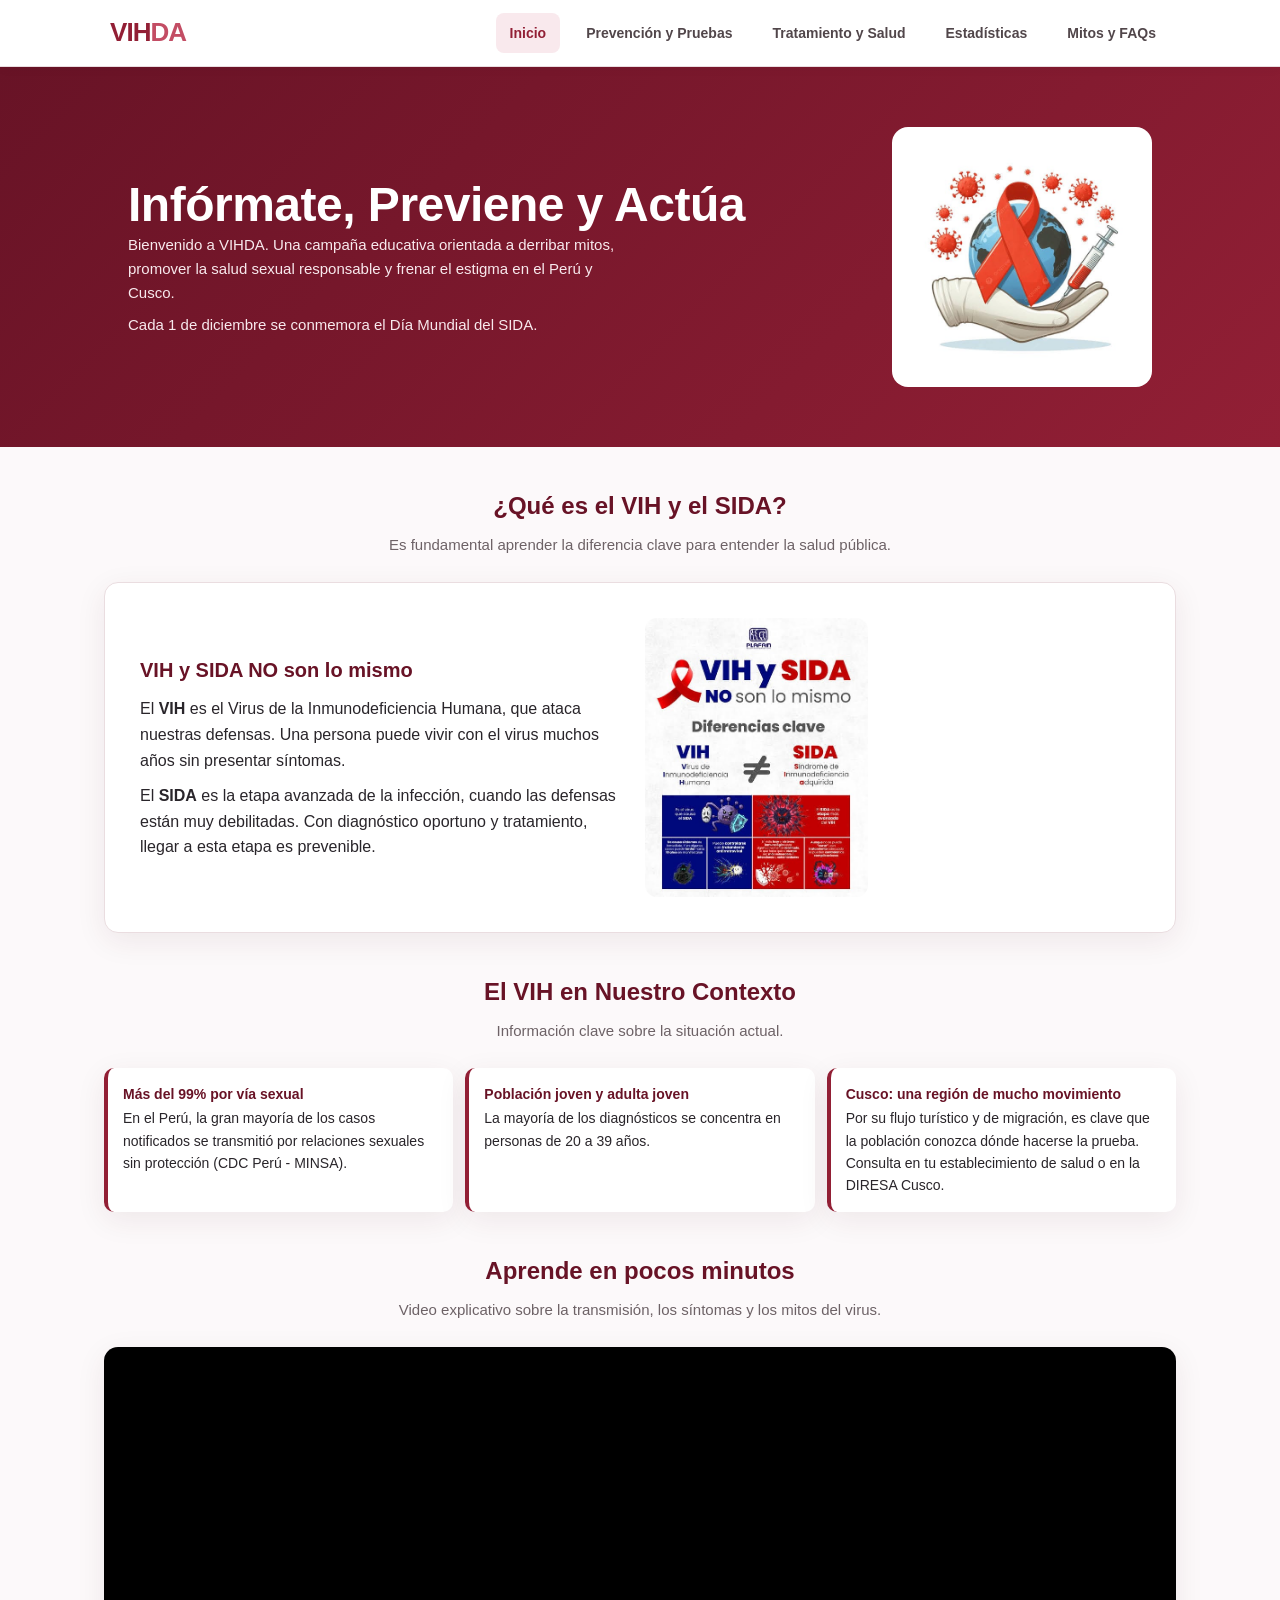
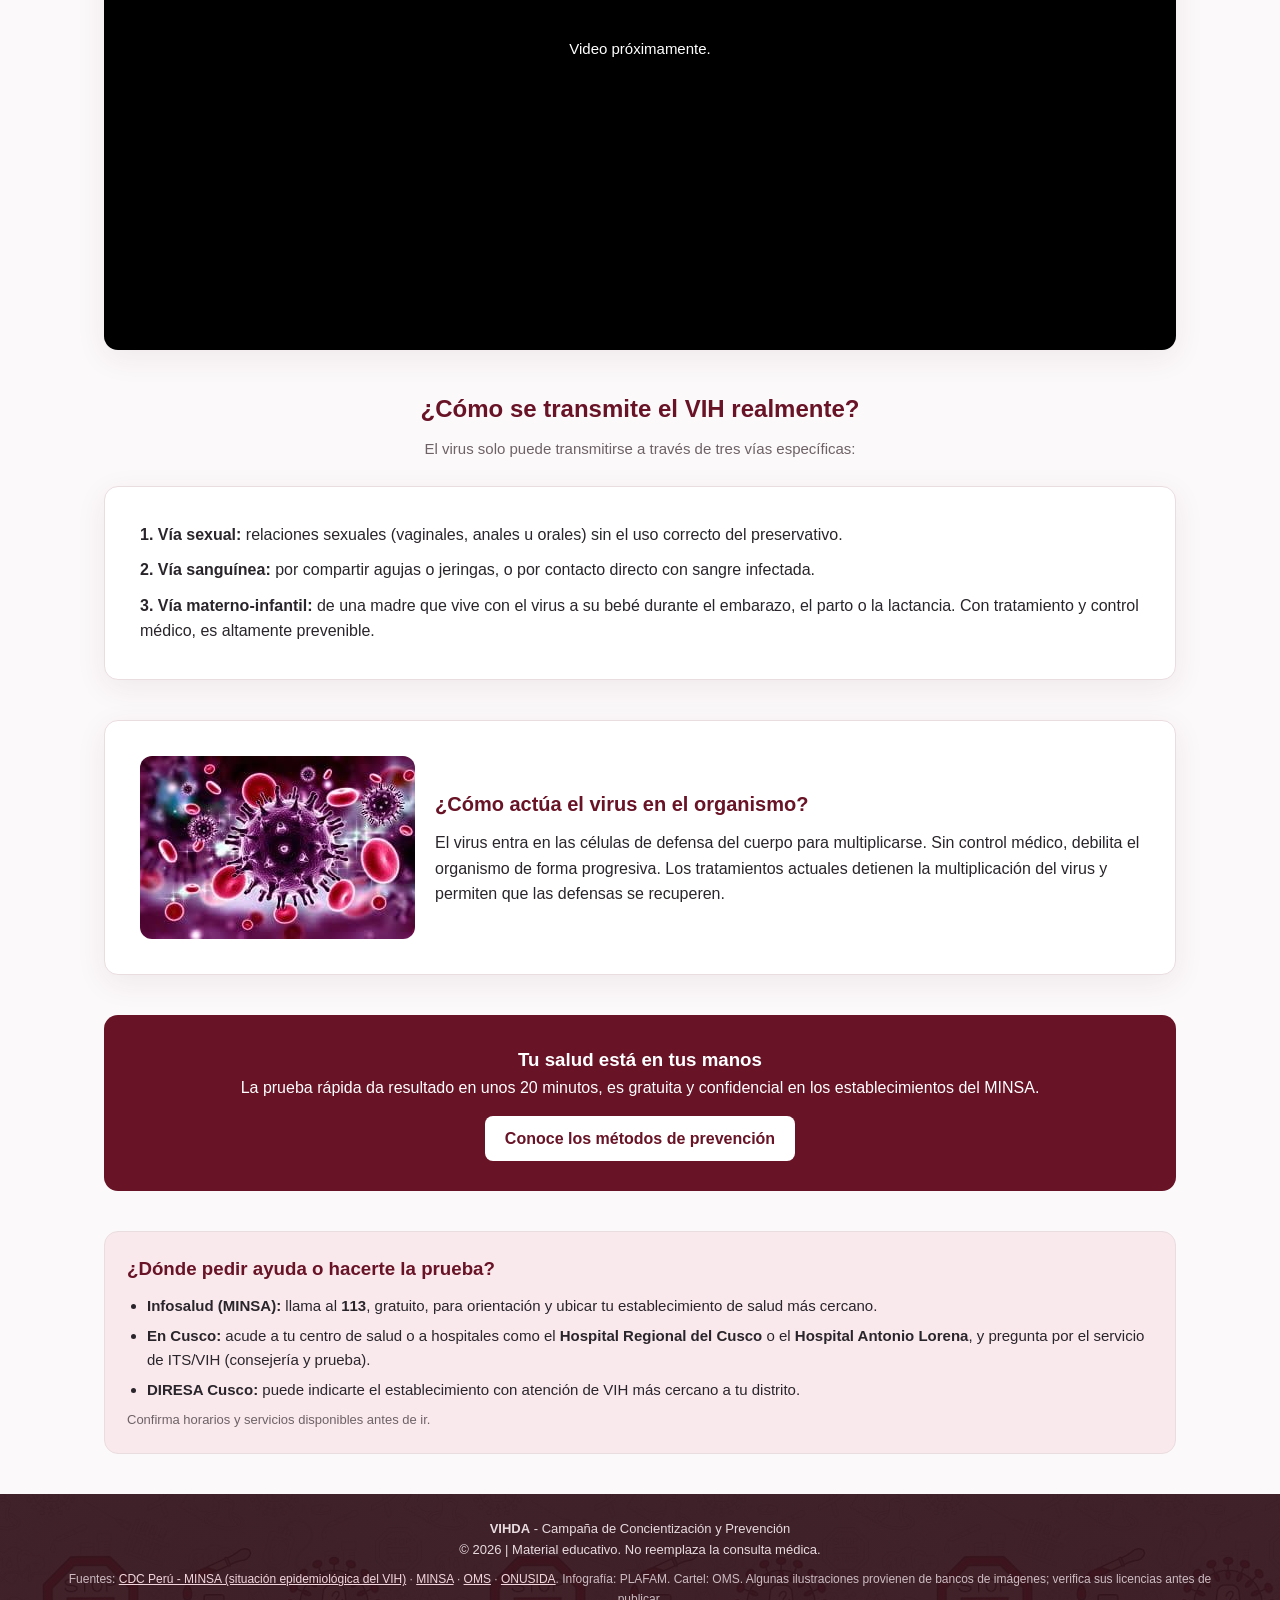
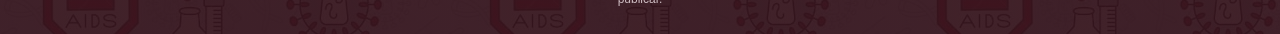
==== index.html @ 7682f539 "Add files via upload" ====
<!DOCTYPE html>
<html lang="es">
<head>
    <meta charset="UTF-8">
    <meta name="viewport" content="width=device-width, initial-scale=1.0">
    <title>VIHDA - Campaña de Prevención del VIH y SIDA</title>
    <meta name="description" content="Campaña educativa sobre VIH y SIDA en el Perú y Cusco: prevención, pruebas, tratamiento y lucha contra el estigma.">
    <meta property="og:title" content="VIHDA - Campaña de Prevención del VIH y SIDA">
    <meta property="og:description" content="Campaña educativa sobre VIH y SIDA en el Perú y Cusco: prevención, pruebas, tratamiento y lucha contra el estigma.">
    <meta property="og:type" content="website">
    <link rel="icon" href="data:image/svg+xml,%3Csvg xmlns='http://www.w3.org/2000/svg' viewBox='0 0 100 100'%3E%3Ctext y='.9em' font-size='90'%3E%F0%9F%8E%97%EF%B8%8F%3C/text%3E%3C/svg%3E">
    <link rel="stylesheet" href="estilos.css">
</head>
<body>
    <a href="#contenido" class="saltar">Saltar al contenido</a>

    <header class="encabezado">
        <div class="nav-contenedor">
            <a href="index.html" class="logo">VIH<span>DA</span></a>
            <nav class="menu-navegacion" aria-label="Menú principal">
                <a href="index.html" class="activo" aria-current="page">Inicio</a>
                <a href="prevencion.html">Prevención y Pruebas</a>
                <a href="tratamiento.html">Tratamiento y Salud</a>
                <a href="estadisticas.html">Estadísticas</a>
                <a href="comunidad.html">Mitos y FAQs</a>
            </nav>
        </div>
    </header>

    <main id="contenido" class="content-wrapper">

        <section class="hero">
            <div>
                <h1>Infórmate, Previene y Actúa</h1>
                <p>Bienvenido a VIHDA. Una campaña educativa orientada a derribar mitos, promover la salud sexual responsable y frenar el estigma en el Perú y Cusco.</p>
                <p class="nota-pequena" style="color:#f8e9ed">Cada 1 de diciembre se conmemora el Día Mundial del SIDA.</p>
            </div>
            <img class="hero-img" src="imagenes/ilustracion-mundial.png" alt="Lazo rojo sobre el planeta, símbolo de la campaña mundial contra el VIH">
        </section>

        <section class="seccion">
            <div class="titulo-seccion">
                <h2>¿Qué es el VIH y el SIDA?</h2>
                <p>Es fundamental aprender la diferencia clave para entender la salud pública.</p>
            </div>

            <div class="bloque-flexible">
                <div>
                    <h3>VIH y SIDA NO son lo mismo</h3>
                    <p>El <strong>VIH</strong> es el Virus de la Inmunodeficiencia Humana, que ataca nuestras defensas. Una persona puede vivir con el virus muchos años sin presentar síntomas.</p>
                    <p style="margin-top: 10px;">El <strong>SIDA</strong> es la etapa avanzada de la infección, cuando las defensas están muy debilitadas. Con diagnóstico oportuno y tratamiento, llegar a esta etapa es prevenible.</p>
                </div>
                <a href="imagenes/infografia-diferencias.png" target="_blank" rel="noopener" title="Abrir la infografía en tamaño completo">
                    <img src="imagenes/infografia-diferencias.png" alt="Infografía de PLAFAM: diferencias clave entre VIH y SIDA">
                </a>
            </div>

            <div class="titulo-seccion espacio-arriba">
                <h2>El VIH en Nuestro Contexto</h2>
                <p>Información clave sobre la situación actual.</p>
            </div>
            <div class="tarjetas-mini">
                <div class="tarjeta-mini">
                    <strong>Más del 99% por vía sexual</strong>
                    En el Perú, la gran mayoría de los casos notificados se transmitió por relaciones sexuales sin protección (CDC Perú - MINSA).
                </div>
                <div class="tarjeta-mini">
                    <strong>Población joven y adulta joven</strong>
                    La mayoría de los diagnósticos se concentra en personas de 20 a 39 años.
                </div>
                <div class="tarjeta-mini">
                    <strong>Cusco: una región de mucho movimiento</strong>
                    Por su flujo turístico y de migración, es clave que la población conozca dónde hacerse la prueba. Consulta en tu establecimiento de salud o en la DIRESA Cusco.
                </div>
            </div>

            <div class="titulo-seccion espacio-arriba">
                <h2>Aprende en pocos minutos</h2>
                <p>Video explicativo sobre la transmisión, los síntomas y los mitos del virus.</p>
            </div>
            <div class="video-contenedor" id="video-contenedor"></div>

            <div class="titulo-seccion espacio-arriba">
                <h2>¿Cómo se transmite el VIH realmente?</h2>
                <p>El virus solo puede transmitirse a través de tres vías específicas:</p>
            </div>
            <div class="bloque-flexible">
                <div>
                    <p style="margin-bottom: 10px;"><strong>1. Vía sexual:</strong> relaciones sexuales (vaginales, anales u orales) sin el uso correcto del preservativo.</p>
                    <p style="margin-bottom: 10px;"><strong>2. Vía sanguínea:</strong> por compartir agujas o jeringas, o por contacto directo con sangre infectada.</p>
                    <p><strong>3. Vía materno-infantil:</strong> de una madre que vive con el virus a su bebé durante el embarazo, el parto o la lactancia. Con tratamiento y control médico, es altamente prevenible.</p>
                </div>
            </div>

            <div class="bloque-flexible espacio-arriba">
                <img src="imagenes/render-virus.png" alt="Representación del virus del VIH rodeado de glóbulos rojos">
                <div>
                    <h3>¿Cómo actúa el virus en el organismo?</h3>
                    <p>El virus entra en las células de defensa del cuerpo para multiplicarse. Sin control médico, debilita el organismo de forma progresiva. Los tratamientos actuales detienen la multiplicación del virus y permiten que las defensas se recuperen.</p>
                </div>
            </div>

            <div class="banner-accion">
                <h3>Tu salud está en tus manos</h3>
                <p>La prueba rápida da resultado en unos 20 minutos, es gratuita y confidencial en los establecimientos del MINSA.</p>
                <a href="prevencion.html" class="boton-blanco">Conoce los métodos de prevención</a>
            </div>

        <div class="caja-ayuda">
            <h3>¿Dónde pedir ayuda o hacerte la prueba?</h3>
            <ul>
                <li><strong>Infosalud (MINSA):</strong> llama al <strong>113</strong>, gratuito, para orientación y ubicar tu establecimiento de salud más cercano.</li>
                <li><strong>En Cusco:</strong> acude a tu centro de salud o a hospitales como el <strong>Hospital Regional del Cusco</strong> o el <strong>Hospital Antonio Lorena</strong>, y pregunta por el servicio de ITS/VIH (consejería y prueba).</li>
                <li><strong>DIRESA Cusco:</strong> puede indicarte el establecimiento con atención de VIH más cercano a tu distrito.</li>
            </ul>
            <p class="nota-pequena">Confirma horarios y servicios disponibles antes de ir.</p>
        </div>
        </section>
    </main>

    <footer class="pie">
        <p><strong>VIHDA</strong> - Campaña de Concientización y Prevención</p>
        <p>&copy; <span id="anio-actual"></span> | Material educativo. No reemplaza la consulta médica.</p>
        <p class="fuentes">Fuentes: <a href="https://www.dge.gob.pe/vih/" target="_blank" rel="noopener">CDC Perú - MINSA (situación epidemiológica del VIH)</a> · <a href="https://www.gob.pe/minsa" target="_blank" rel="noopener">MINSA</a> · <a href="https://www.who.int/es/health-topics/hiv-aids" target="_blank" rel="noopener">OMS</a> · <a href="https://www.unaids.org/es" target="_blank" rel="noopener">ONUSIDA</a>. Infografía: PLAFAM. Cartel: OMS. Algunas ilustraciones provienen de bancos de imágenes; verifica sus licencias antes de publicar.</p>
    </footer>

    <script src="script.js"></script>
</body>
</html>
---- estilos.css ----
/* ========================================
   VIHDA - ESTILOS CENTRALES GLOBALES
======================================== */

:root {
    --rojo: #921f35;
    --rojo-oscuro: #681326;
    --rojo-claro: #f9e9ed;
    --blanco: #ffffff;
    --fondo: #fcf9fa;
    --texto: #29252a;
    --texto-suave: #6d6266;
    --borde: #eadde0;
    --verde: #247447;
    --sombra: 0 8px 30px rgba(72, 23, 36, 0.08);
}

* {
    margin: 0;
    padding: 0;
    box-sizing: border-box;
}

html {
    scroll-behavior: smooth;
}

body {
    font-family: Arial, Helvetica, sans-serif;
    background: var(--fondo);
    color: var(--texto);
    line-height: 1.6;
    font-size: 16px;
    display: flex;
    flex-direction: column;
    min-height: 100vh;
}

a, button {
    -webkit-tap-highlight-color: transparent;
    font: inherit;
}

img {
    max-width: 100%;
    height: auto;
    display: block;
    border-radius: 12px;
}

/* ========================================
   ENCABEZADO NAV MULTIPÁGINA (MOBILE-FIRST)
======================================== */

.encabezado {
    width: 100%;
    background: var(--blanco);
    border-bottom: 1px solid var(--borde);
    position: sticky;
    top: 0;
    z-index: 1000;
    box-shadow: 0 2px 12px rgba(0, 0, 0, 0.03);
    padding: 12px 5%;
}

.nav-contenedor {
    display: flex;
    flex-direction: column;
    align-items: center;
    gap: 10px;
}

.logo {
    color: var(--rojo);
    font-size: 26px;
    font-weight: 900;
    letter-spacing: -1px;
    text-decoration: none;
}

.logo span {
    color: #c34d64;
}

.menu-navegacion {
    display: flex;
    flex-wrap: wrap;
    justify-content: center;
    gap: 6px;
    width: 100%;
}

.menu-navegacion a {
    padding: 8px 10px;
    border-radius: 8px;
    color: #51464a;
    font-size: 13px;
    font-weight: 600;
    text-decoration: none;
    transition: background 0.2s, color 0.2s;
    text-align: center;
}

.menu-navegacion a:hover,
.menu-navegacion a.activo {
    background: var(--rojo-claro);
    color: var(--rojo);
}

/* ========================================
   ESTILOS DE CONTENIDO Y HERO
======================================== */

.hero {
    padding: 40px 6%;
    color: var(--blanco);
    background: linear-gradient(135deg, #681326 0%, #921f35 100%);
    text-align: center;
    display: flex;
    flex-direction: column;
    align-items: center;
    gap: 20px;
}

.hero h1 {
    font-size: 32px;
    line-height: 1.2;
    letter-spacing: -0.5px;
}

.hero p {
    color: #f8e9ed;
    font-size: 15px;
    max-width: 500px;
}

.seccion {
    padding: 40px 5%;
    max-width: 1200px;
    margin: 0 auto;
    width: 100%;
}

.titulo-seccion {
    margin-bottom: 25px;
    text-align: center;
}

.titulo-seccion h2 {
    color: var(--rojo-oscuro);
    font-size: 24px;
    margin-bottom: 8px;
}

.titulo-seccion p {
    color: var(--texto-suave);
    font-size: 15px;
}

/* Contenedor Adaptable para Videos */
.video-contenedor {
    position: relative;
    padding-bottom: 56.25%;
    height: 0;
    overflow: hidden;
    max-width: 100%;
    background: #000;
    border-radius: 14px;
    box-shadow: var(--sombra);
    margin: 20px 0;
}

.video-contenedor iframe {
    position: absolute;
    top: 0;
    left: 0;
    width: 100%;
    height: 100%;
    border: 0;
}

/* Bloques Flexibles de Información */
.bloque-flexible {
    display: flex;
    flex-direction: column;
    gap: 20px;
    margin-bottom: 30px;
    background: var(--blanco);
    padding: 20px;
    border-radius: 14px;
    border: 1px solid var(--borde);
    box-shadow: var(--sombra);
}

.bloque-flexible h3 {
    color: var(--rojo-oscuro);
    font-size: 20px;
    margin-bottom: 10px;
}

/* ========================================
   CUESTIONARIO Y DETALLES INTERACTIVOS
======================================== */

.cuestionario {
    display: flex;
    flex-direction: column;
    gap: 20px;
}

.pregunta {
    background: var(--blanco);
    padding: 20px;
    border-radius: 14px;
    border: 1px solid var(--borde);
    box-shadow: var(--sombra);
}

.pregunta h3 {
    font-size: 16px;
    color: var(--rojo-oscuro);
    margin-bottom: 15px;
}

.opciones {
    display: flex;
    gap: 10px;
}

.opciones button {
    flex: 1;
    padding: 12px;
    border: 1px solid var(--borde);
    border-radius: 8px;
    background: var(--blanco);
    font-weight: 700;
    font-size: 14px;
    cursor: pointer;
    transition: all 0.2s;
}

.opciones button:hover {
    border-color: var(--rojo);
    background: var(--rojo-claro);
}

.opciones button:disabled {
    opacity: 0.6;
    cursor: not-allowed;
}

.resultado {
    margin-top: 12px;
    font-size: 14px;
}

.resultado:not(:empty) {
    padding: 10px;
    border-radius: 8px;
}

.resultado.correcto {
    color: var(--verde);
    background: #e9f5ed;
}

.resultado.incorrecto {
    color: var(--rojo-oscuro);
    background: var(--rojo-claro);
}

/* ========================================
   PIE DE PÁGINA
======================================== */

.pie {
    padding: 25px 5%;
    color: #e9dce0;
    /* Imagen de fondo con opacidad baja mezclada con el fondo oscuro */
    background: linear-gradient(rgba(53, 21, 30, 0.94), rgba(53, 21, 30, 0.94)), url('imagenes/patron-iconos.png');
    background-repeat: repeat;
    text-align: center;
    margin-top: auto;
    font-size: 13px;
}

/* ========================================
   DISEÑO PARA PANTALLAS GRANDES (PC)
======================================== */
@media (min-width: 768px) {
    .nav-contenedor {
        flex-direction: row;
        justify-content: space-between;
        padding: 0 4%;
    }
    .menu-navegacion {
        width: auto;
        gap: 12px;
    }
    .menu-navegacion a {
        font-size: 14px;
        padding: 9px 14px;
    }
    .hero {
        flex-direction: row;
        text-align: left;
        padding: 60px 10%;
        justify-content: space-between;
    }
    .hero h1 {
        font-size: 48px;
    }
    .bloque-flexible {
        flex-direction: row;
        align-items: center;
        padding: 35px;
    }
    .bloque-flexible > div {
        flex: 1;
    }
    .bloque-flexible img {
        max-width: 40%;
    }
    .cuestionario {
        display: grid;
        grid-template-columns: repeat(2, 1fr);
    }
}

/* ========================================
   AÑADIDOS: accesibilidad y componentes compartidos
   (antes estaban repetidos dentro de cada HTML)
======================================== */

.saltar {
    position: absolute;
    left: -9999px;
    top: 0;
    background: var(--rojo-oscuro);
    color: var(--blanco);
    padding: 10px 16px;
    z-index: 2000;
    border-radius: 0 0 8px 0;
}
.saltar:focus { left: 0; }

a:focus-visible, button:focus-visible {
    outline: 3px solid #c34d64;
    outline-offset: 2px;
}

/* Imagen de la portada: caja blanca para que no se vea un rectángulo sobre el degradado */
.hero-img {
    background: var(--blanco);
    padding: 12px;
    max-width: 260px;
    border-radius: 16px;
}

.nota-pequena { font-size: 13px; color: var(--texto-suave); margin-top: 8px; }
.espacio-arriba { margin-top: 40px; }
.espacio-arriba-grande { margin-top: 50px; }

/* Tarjetas mini (inicio) */
.tarjetas-mini { display: grid; grid-template-columns: 1fr; gap: 12px; margin: 20px 0; }
.tarjeta-mini {
    background: #fff; padding: 15px; border-radius: 10px;
    border-left: 4px solid var(--rojo); box-shadow: var(--sombra); font-size: 14px;
}
.tarjeta-mini strong { color: var(--rojo-oscuro); display: block; margin-bottom: 2px; }

.banner-accion {
    background: var(--rojo-oscuro); color: #fff; padding: 30px 20px;
    border-radius: 14px; text-align: center; margin-top: 40px;
}
.boton-blanco {
    display: inline-block; background: #fff; color: var(--rojo-oscuro);
    padding: 10px 20px; border-radius: 8px; text-decoration: none;
    font-weight: bold; margin-top: 15px; transition: background 0.2s;
}
.boton-blanco:hover { background: var(--rojo-claro); }

/* Video */
.video-aviso {
    position: absolute; inset: 0; display: flex; align-items: center; justify-content: center;
    color: #fff; text-align: center; padding: 20px; font-size: 15px;
}

/* Prevención */
.lista-abcd { display: grid; grid-template-columns: 1fr; gap: 15px; margin-bottom: 30px; }
.item-abcd {
    background: var(--blanco); padding: 20px; border-radius: 12px;
    border-left: 5px solid var(--rojo); box-shadow: var(--sombra);
}
.item-abcd strong { color: var(--rojo-oscuro); font-size: 18px; display: block; margin-bottom: 5px; }
.alerta-prevencion {
    background: #fff8f9; border: 1px dashed var(--rojo);
    padding: 20px; border-radius: 12px; margin-top: 30px;
}
.alerta-prevencion h4 { color: var(--rojo-oscuro); margin-bottom: 5px; }
.alerta-prevencion p { font-size: 14px; color: var(--texto-suave); }
.subtitulo-rojo { margin: 15px 0 5px; color: var(--rojo-oscuro); }

/* Tratamiento */
.banner-esperanza {
    background: var(--rojo-claro); padding: 25px; border-radius: 14px;
    border-left: 6px solid var(--rojo); text-align: center; margin-bottom: 30px;
}
.banner-esperanza h3 { color: var(--rojo-oscuro); font-size: 22px; }
.grid-detalles { display: grid; grid-template-columns: 1fr; gap: 20px; margin-top: 30px; }
.cuadro-detalle {
    background: #fff; padding: 22px; border-radius: 12px;
    border: 1px solid var(--borde); box-shadow: var(--sombra);
}
.cuadro-detalle h4 { color: var(--rojo-oscuro); margin-bottom: 8px; }
.cuadro-detalle p { font-size: 14px; color: var(--texto-suave); }

/* Comunidad */
.bloque-testimonio {
    background: #fdfafb; border-left: 4px solid var(--rojo); padding: 20px;
    border-radius: 0 12px 12px 0; font-style: italic; margin-bottom: 30px; box-shadow: var(--sombra);
}
.bloque-testimonio .firma {
    display: block; margin-top: 10px; font-weight: bold;
    color: var(--rojo-oscuro); font-style: normal;
}
.cuadro-lenguaje {
    background: var(--blanco); border: 1px solid var(--borde);
    border-radius: 12px; overflow: hidden; margin-bottom: 35px;
}
.cuadro-titulo { background: var(--rojo-oscuro); color: var(--blanco); padding: 10px 15px; font-weight: bold; font-size: 15px; }
.cuadro-cuerpo { padding: 15px; font-size: 14px; }
.cuadro-cuerpo p { margin-bottom: 8px; }
.lista-faq { display: flex; flex-direction: column; gap: 15px; margin-bottom: 30px; }
.lista-faq h3 { margin-bottom: 5px; }
.lista-faq p { font-size: 14px; color: var(--texto-suave); }

.resumen-cuestionario {
    margin-top: 20px; padding: 20px; border-radius: 14px; text-align: center;
    background: var(--rojo-claro); border: 1px solid var(--borde);
}
.resumen-cuestionario[hidden] { display: none; }
.boton-reiniciar {
    margin-top: 12px; padding: 10px 20px; border: 0; border-radius: 8px;
    background: var(--rojo); color: #fff; font-weight: 700; cursor: pointer;
}
.boton-reiniciar:hover { background: var(--rojo-oscuro); }
.cuestionario { margin-bottom: 0; }

/* Estadísticas */
.grid-kpi { display: grid; grid-template-columns: repeat(2, 1fr); gap: 15px; margin-bottom: 30px; }
.tarjeta-kpi {
    background: var(--blanco); padding: 20px; border-radius: 12px; text-align: center;
    border: 1px solid var(--borde); box-shadow: var(--sombra);
}
.tarjeta-kpi span { display: block; font-size: 28px; font-weight: 900; color: var(--rojo); }
.tarjeta-kpi p { font-size: 13px; color: var(--texto-suave); }
.bloque-analisis-datos {
    background: #fff; padding: 25px; border-radius: 14px; border: 1px solid var(--borde);
    box-shadow: var(--sombra); margin-top: 30px;
}
.bloque-analisis-datos h3 { color: var(--rojo-oscuro); margin-bottom: 12px; }
.bloque-analisis-datos ul {
    padding-left: 20px; display: flex; flex-direction: column; gap: 10px;
    color: var(--texto-suave); font-size: 15px;
}
.tabla-scroll { overflow-x: auto; margin-top: 20px; }
.tabla-datos { width: 100%; border-collapse: collapse; font-size: 14px; background: #fff; }
.tabla-datos caption { text-align: left; font-weight: bold; color: var(--rojo-oscuro); padding-bottom: 8px; }
.tabla-datos th, .tabla-datos td { padding: 8px 10px; border-bottom: 1px solid var(--borde); text-align: right; }
.tabla-datos th:first-child, .tabla-datos td:first-child { text-align: left; }
.tabla-datos thead th { background: var(--rojo-claro); color: var(--rojo-oscuro); }

/* Ayuda y fuentes (se usa en el pie y en la sección de contacto) */
.caja-ayuda {
    background: var(--rojo-claro); border: 1px solid var(--borde); border-radius: 14px;
    padding: 22px; margin-top: 40px;
}
.caja-ayuda h3 { color: var(--rojo-oscuro); margin-bottom: 10px; }
.caja-ayuda ul { padding-left: 20px; display: flex; flex-direction: column; gap: 6px; font-size: 15px; }
.pie .fuentes { margin-top: 10px; font-size: 12px; color: #cdbcc2; }
.pie .fuentes a { color: #f3d6dd; }

@media (min-width: 768px) {
    .tarjetas-mini { grid-template-columns: repeat(3, 1fr); }
    .lista-abcd { grid-template-columns: repeat(2, 1fr); }
    .grid-detalles { grid-template-columns: repeat(2, 1fr); }
    .grid-kpi { grid-template-columns: repeat(4, 1fr); }
    .bloque-flexible img { max-width: 45%; }
}

@media (prefers-reduced-motion: reduce) {
    html { scroll-behavior: auto; }
    * { transition: none !important; }
}
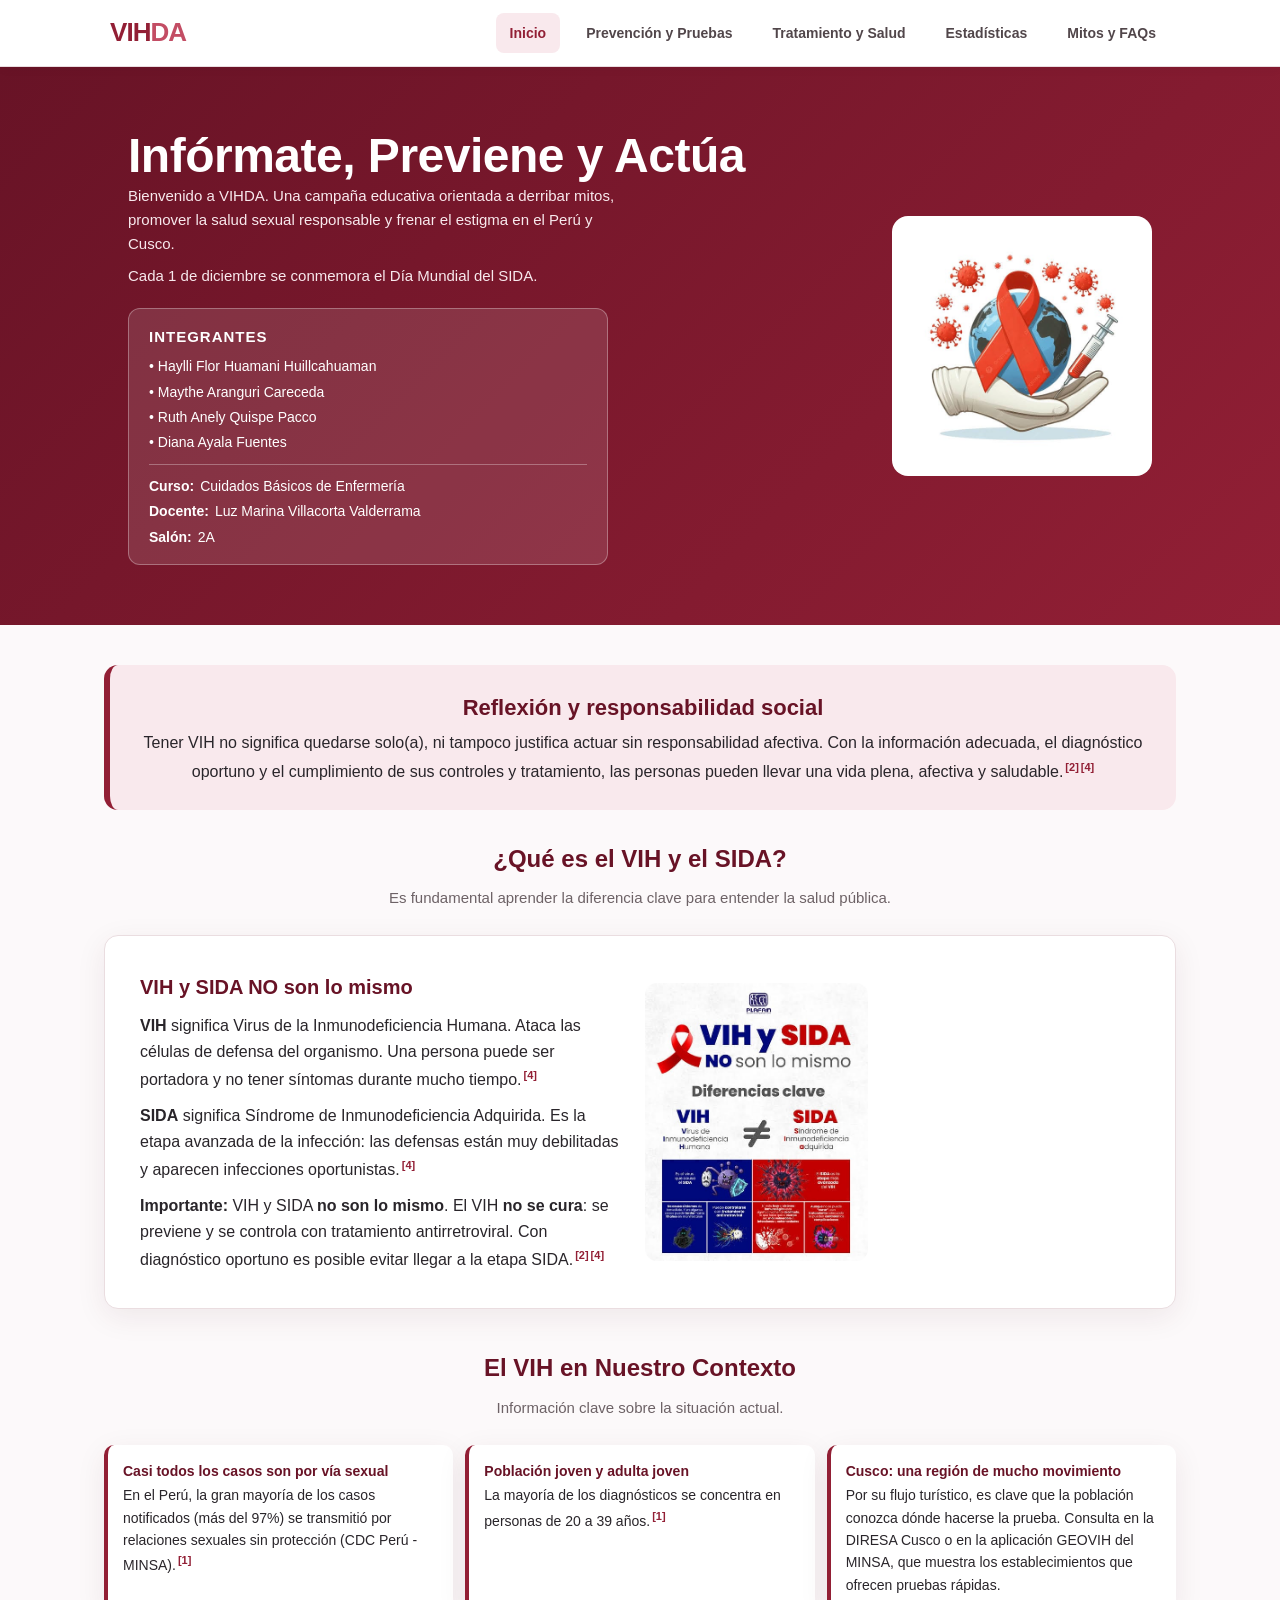
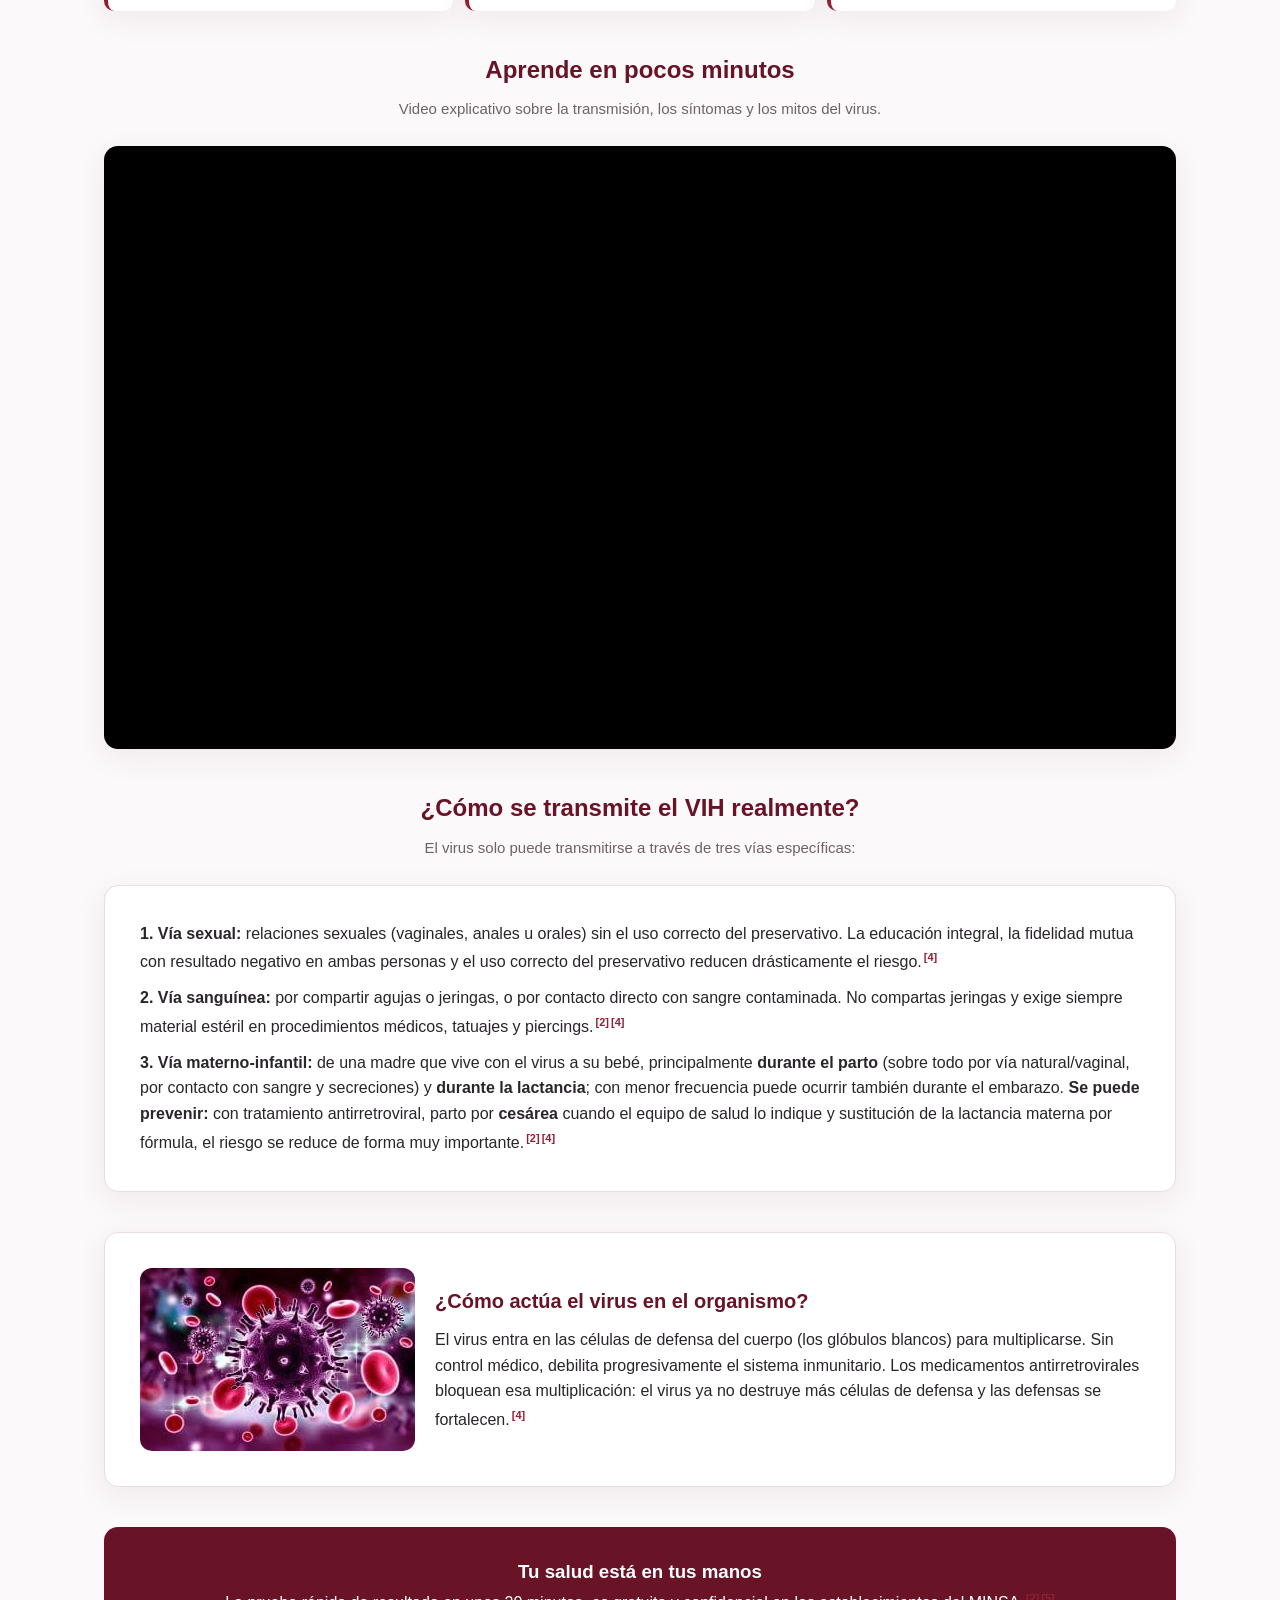
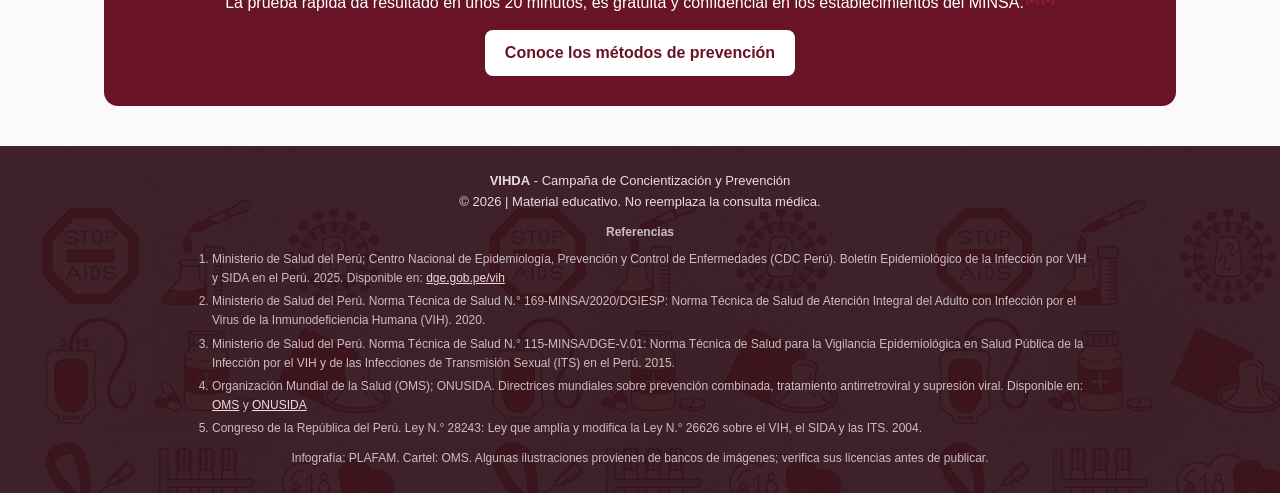
==== commit dfe14d52: "Add files via upload" ====
--- a/index.html
+++ b/index.html
@@ -34,11 +34,30 @@
                 <h1>Infórmate, Previene y Actúa</h1>
                 <p>Bienvenido a VIHDA. Una campaña educativa orientada a derribar mitos, promover la salud sexual responsable y frenar el estigma en el Perú y Cusco.</p>
                 <p class="nota-pequena" style="color:#f8e9ed">Cada 1 de diciembre se conmemora el Día Mundial del SIDA.</p>
+                <div class="integrantes">
+                    <p class="integrantes-titulo">Integrantes</p>
+                    <ul>
+                        <li>Haylli Flor Huamani Huillcahuaman</li>
+                        <li>Maythe Aranguri Careceda</li>
+                        <li>Ruth Anely Quispe Pacco</li>
+                        <li>Diana Ayala Fuentes</li>
+                    </ul>
+                    <dl class="datos-curso">
+                        <div><dt>Curso:</dt><dd>Cuidados Básicos de Enfermería</dd></div>
+                        <div><dt>Docente:</dt><dd>Luz Marina Villacorta Valderrama</dd></div>
+                        <div><dt>Salón:</dt><dd>2A</dd></div>
+                    </dl>
+                </div>
             </div>
             <img class="hero-img" src="imagenes/ilustracion-mundial.png" alt="Lazo rojo sobre el planeta, símbolo de la campaña mundial contra el VIH">
         </section>
 
         <section class="seccion">
+            <div class="banner-esperanza">
+                <h3>Reflexión y responsabilidad social</h3>
+                <p style="margin-top: 5px;">Tener VIH no significa quedarse solo(a), ni tampoco justifica actuar sin responsabilidad afectiva. Con la información adecuada, el diagnóstico oportuno y el cumplimiento de sus controles y tratamiento, las personas pueden llevar una vida plena, afectiva y saludable.<sup class="cita"><a href="#referencias" title="Referencia 2">[2]</a><a href="#referencias" title="Referencia 4">[4]</a></sup></p>
+            </div>
+
             <div class="titulo-seccion">
                 <h2>¿Qué es el VIH y el SIDA?</h2>
                 <p>Es fundamental aprender la diferencia clave para entender la salud pública.</p>
@@ -47,8 +66,9 @@
             <div class="bloque-flexible">
                 <div>
                     <h3>VIH y SIDA NO son lo mismo</h3>
-                    <p>El <strong>VIH</strong> es el Virus de la Inmunodeficiencia Humana, que ataca nuestras defensas. Una persona puede vivir con el virus muchos años sin presentar síntomas.</p>
-                    <p style="margin-top: 10px;">El <strong>SIDA</strong> es la etapa avanzada de la infección, cuando las defensas están muy debilitadas. Con diagnóstico oportuno y tratamiento, llegar a esta etapa es prevenible.</p>
+                    <p><strong>VIH</strong> significa Virus de la Inmunodeficiencia Humana. Ataca las células de defensa del organismo. Una persona puede ser portadora y no tener síntomas durante mucho tiempo.<sup class="cita"><a href="#referencias" title="Referencia 4">[4]</a></sup></p>
+                    <p style="margin-top: 10px;"><strong>SIDA</strong> significa Síndrome de Inmunodeficiencia Adquirida. Es la etapa avanzada de la infección: las defensas están muy debilitadas y aparecen infecciones oportunistas.<sup class="cita"><a href="#referencias" title="Referencia 4">[4]</a></sup></p>
+                    <p style="margin-top: 10px;"><strong>Importante:</strong> VIH y SIDA <strong>no son lo mismo</strong>. El VIH <strong>no se cura</strong>: se previene y se controla con tratamiento antirretroviral. Con diagnóstico oportuno es posible evitar llegar a la etapa SIDA.<sup class="cita"><a href="#referencias" title="Referencia 2">[2]</a><a href="#referencias" title="Referencia 4">[4]</a></sup></p>
                 </div>
                 <a href="imagenes/infografia-diferencias.png" target="_blank" rel="noopener" title="Abrir la infografía en tamaño completo">
                     <img src="imagenes/infografia-diferencias.png" alt="Infografía de PLAFAM: diferencias clave entre VIH y SIDA">
@@ -61,16 +81,16 @@
             </div>
             <div class="tarjetas-mini">
                 <div class="tarjeta-mini">
-                    <strong>Más del 99% por vía sexual</strong>
-                    En el Perú, la gran mayoría de los casos notificados se transmitió por relaciones sexuales sin protección (CDC Perú - MINSA).
+                    <strong>Casi todos los casos son por vía sexual</strong>
+                    En el Perú, la gran mayoría de los casos notificados (más del 97%) se transmitió por relaciones sexuales sin protección (CDC Perú - MINSA).<sup class="cita"><a href="#referencias" title="Referencia 1">[1]</a></sup>
                 </div>
                 <div class="tarjeta-mini">
                     <strong>Población joven y adulta joven</strong>
-                    La mayoría de los diagnósticos se concentra en personas de 20 a 39 años.
+                    La mayoría de los diagnósticos se concentra en personas de 20 a 39 años.<sup class="cita"><a href="#referencias" title="Referencia 1">[1]</a></sup>
                 </div>
                 <div class="tarjeta-mini">
                     <strong>Cusco: una región de mucho movimiento</strong>
-                    Por su flujo turístico y de migración, es clave que la población conozca dónde hacerse la prueba. Consulta en tu establecimiento de salud o en la DIRESA Cusco.
+                    Por su flujo turístico, es clave que la población conozca dónde hacerse la prueba. Consulta en la DIRESA Cusco o en la aplicación GEOVIH del MINSA, que muestra los establecimientos que ofrecen pruebas rápidas.
                 </div>
             </div>
 
@@ -86,9 +106,9 @@
             </div>
             <div class="bloque-flexible">
                 <div>
-                    <p style="margin-bottom: 10px;"><strong>1. Vía sexual:</strong> relaciones sexuales (vaginales, anales u orales) sin el uso correcto del preservativo.</p>
-                    <p style="margin-bottom: 10px;"><strong>2. Vía sanguínea:</strong> por compartir agujas o jeringas, o por contacto directo con sangre infectada.</p>
-                    <p><strong>3. Vía materno-infantil:</strong> de una madre que vive con el virus a su bebé durante el embarazo, el parto o la lactancia. Con tratamiento y control médico, es altamente prevenible.</p>
+                    <p style="margin-bottom: 10px;"><strong>1. Vía sexual:</strong> relaciones sexuales (vaginales, anales u orales) sin el uso correcto del preservativo. La educación integral, la fidelidad mutua con resultado negativo en ambas personas y el uso correcto del preservativo reducen drásticamente el riesgo.<sup class="cita"><a href="#referencias" title="Referencia 4">[4]</a></sup></p>
+                    <p style="margin-bottom: 10px;"><strong>2. Vía sanguínea:</strong> por compartir agujas o jeringas, o por contacto directo con sangre contaminada. No compartas jeringas y exige siempre material estéril en procedimientos médicos, tatuajes y piercings.<sup class="cita"><a href="#referencias" title="Referencia 2">[2]</a><a href="#referencias" title="Referencia 4">[4]</a></sup></p>
+                    <p><strong>3. Vía materno-infantil:</strong> de una madre que vive con el virus a su bebé, principalmente <strong>durante el parto</strong> (sobre todo por vía natural/vaginal, por contacto con sangre y secreciones) y <strong>durante la lactancia</strong>; con menor frecuencia puede ocurrir también durante el embarazo. <strong>Se puede prevenir:</strong> con tratamiento antirretroviral, parto por <strong>cesárea</strong> cuando el equipo de salud lo indique y sustitución de la lactancia materna por fórmula, el riesgo se reduce de forma muy importante.<sup class="cita"><a href="#referencias" title="Referencia 2">[2]</a><a href="#referencias" title="Referencia 4">[4]</a></sup></p>
                 </div>
             </div>
 
@@ -96,32 +116,30 @@
                 <img src="imagenes/render-virus.png" alt="Representación del virus del VIH rodeado de glóbulos rojos">
                 <div>
                     <h3>¿Cómo actúa el virus en el organismo?</h3>
-                    <p>El virus entra en las células de defensa del cuerpo para multiplicarse. Sin control médico, debilita el organismo de forma progresiva. Los tratamientos actuales detienen la multiplicación del virus y permiten que las defensas se recuperen.</p>
+                    <p>El virus entra en las células de defensa del cuerpo (los glóbulos blancos) para multiplicarse. Sin control médico, debilita progresivamente el sistema inmunitario. Los medicamentos antirretrovirales bloquean esa multiplicación: el virus ya no destruye más células de defensa y las defensas se fortalecen.<sup class="cita"><a href="#referencias" title="Referencia 4">[4]</a></sup></p>
                 </div>
             </div>
 
             <div class="banner-accion">
                 <h3>Tu salud está en tus manos</h3>
-                <p>La prueba rápida da resultado en unos 20 minutos, es gratuita y confidencial en los establecimientos del MINSA.</p>
+                <p>La prueba rápida da resultado en unos 20 minutos, es gratuita y confidencial en los establecimientos del MINSA.<sup class="cita"><a href="#referencias" title="Referencia 2">[2]</a><a href="#referencias" title="Referencia 5">[5]</a></sup></p>
                 <a href="prevencion.html" class="boton-blanco">Conoce los métodos de prevención</a>
             </div>
-
-        <div class="caja-ayuda">
-            <h3>¿Dónde pedir ayuda o hacerte la prueba?</h3>
-            <ul>
-                <li><strong>Infosalud (MINSA):</strong> llama al <strong>113</strong>, gratuito, para orientación y ubicar tu establecimiento de salud más cercano.</li>
-                <li><strong>En Cusco:</strong> acude a tu centro de salud o a hospitales como el <strong>Hospital Regional del Cusco</strong> o el <strong>Hospital Antonio Lorena</strong>, y pregunta por el servicio de ITS/VIH (consejería y prueba).</li>
-                <li><strong>DIRESA Cusco:</strong> puede indicarte el establecimiento con atención de VIH más cercano a tu distrito.</li>
-            </ul>
-            <p class="nota-pequena">Confirma horarios y servicios disponibles antes de ir.</p>
-        </div>
         </section>
     </main>
 
     <footer class="pie">
         <p><strong>VIHDA</strong> - Campaña de Concientización y Prevención</p>
         <p>&copy; <span id="anio-actual"></span> | Material educativo. No reemplaza la consulta médica.</p>
-        <p class="fuentes">Fuentes: <a href="https://www.dge.gob.pe/vih/" target="_blank" rel="noopener">CDC Perú - MINSA (situación epidemiológica del VIH)</a> · <a href="https://www.gob.pe/minsa" target="_blank" rel="noopener">MINSA</a> · <a href="https://www.who.int/es/health-topics/hiv-aids" target="_blank" rel="noopener">OMS</a> · <a href="https://www.unaids.org/es" target="_blank" rel="noopener">ONUSIDA</a>. Infografía: PLAFAM. Cartel: OMS. Algunas ilustraciones provienen de bancos de imágenes; verifica sus licencias antes de publicar.</p>
+        <p class="fuentes" id="referencias"><strong>Referencias</strong></p>
+        <ol class="referencias">
+            <li>Ministerio de Salud del Perú; Centro Nacional de Epidemiología, Prevención y Control de Enfermedades (CDC Perú). Boletín Epidemiológico de la Infección por VIH y SIDA en el Perú. 2025. Disponible en: <a href="https://www.dge.gob.pe/vih" target="_blank" rel="noopener">dge.gob.pe/vih</a></li>
+            <li>Ministerio de Salud del Perú. Norma Técnica de Salud N.° 169-MINSA/2020/DGIESP: Norma Técnica de Salud de Atención Integral del Adulto con Infección por el Virus de la Inmunodeficiencia Humana (VIH). 2020.</li>
+            <li>Ministerio de Salud del Perú. Norma Técnica de Salud N.° 115-MINSA/DGE-V.01: Norma Técnica de Salud para la Vigilancia Epidemiológica en Salud Pública de la Infección por el VIH y de las Infecciones de Transmisión Sexual (ITS) en el Perú. 2015.</li>
+            <li>Organización Mundial de la Salud (OMS); ONUSIDA. Directrices mundiales sobre prevención combinada, tratamiento antirretroviral y supresión viral. Disponible en: <a href="https://www.who.int/es/health-topics/hiv-aids" target="_blank" rel="noopener">OMS</a> y <a href="https://www.unaids.org/es" target="_blank" rel="noopener">ONUSIDA</a></li>
+            <li>Congreso de la República del Perú. Ley N.° 28243: Ley que amplía y modifica la Ley N.° 26626 sobre el VIH, el SIDA y las ITS. 2004.</li>
+        </ol>
+        <p class="fuentes">Infografía: PLAFAM. Cartel: OMS. Algunas ilustraciones provienen de bancos de imágenes; verifica sus licencias antes de publicar.</p>
     </footer>
 
     <script src="script.js"></script>
--- a/estilos.css
+++ b/estilos.css
@@ -1,336 +1,336 @@
-/* ========================================
-   VIHDA - ESTILOS CENTRALES GLOBALES
-======================================== */
-
-:root {
-    --rojo: #921f35;
-    --rojo-oscuro: #681326;
-    --rojo-claro: #f9e9ed;
-    --blanco: #ffffff;
-    --fondo: #fcf9fa;
-    --texto: #29252a;
-    --texto-suave: #6d6266;
-    --borde: #eadde0;
-    --verde: #247447;
-    --sombra: 0 8px 30px rgba(72, 23, 36, 0.08);
-}
-
-* {
-    margin: 0;
-    padding: 0;
-    box-sizing: border-box;
-}
-
-html {
-    scroll-behavior: smooth;
-}
-
-body {
-    font-family: Arial, Helvetica, sans-serif;
-    background: var(--fondo);
-    color: var(--texto);
-    line-height: 1.6;
-    font-size: 16px;
-    display: flex;
-    flex-direction: column;
-    min-height: 100vh;
-}
-
-a, button {
-    -webkit-tap-highlight-color: transparent;
-    font: inherit;
-}
-
-img {
-    max-width: 100%;
-    height: auto;
-    display: block;
-    border-radius: 12px;
-}
-
-/* ========================================
-   ENCABEZADO NAV MULTIPÁGINA (MOBILE-FIRST)
-======================================== */
-
-.encabezado {
-    width: 100%;
-    background: var(--blanco);
-    border-bottom: 1px solid var(--borde);
-    position: sticky;
-    top: 0;
-    z-index: 1000;
-    box-shadow: 0 2px 12px rgba(0, 0, 0, 0.03);
-    padding: 12px 5%;
-}
-
-.nav-contenedor {
-    display: flex;
-    flex-direction: column;
-    align-items: center;
-    gap: 10px;
-}
-
-.logo {
-    color: var(--rojo);
-    font-size: 26px;
-    font-weight: 900;
-    letter-spacing: -1px;
-    text-decoration: none;
-}
-
-.logo span {
-    color: #c34d64;
-}
-
-.menu-navegacion {
-    display: flex;
-    flex-wrap: wrap;
-    justify-content: center;
-    gap: 6px;
-    width: 100%;
-}
-
-.menu-navegacion a {
-    padding: 8px 10px;
-    border-radius: 8px;
-    color: #51464a;
-    font-size: 13px;
-    font-weight: 600;
-    text-decoration: none;
-    transition: background 0.2s, color 0.2s;
-    text-align: center;
-}
-
-.menu-navegacion a:hover,
-.menu-navegacion a.activo {
-    background: var(--rojo-claro);
-    color: var(--rojo);
-}
-
-/* ========================================
-   ESTILOS DE CONTENIDO Y HERO
-======================================== */
-
-.hero {
-    padding: 40px 6%;
-    color: var(--blanco);
-    background: linear-gradient(135deg, #681326 0%, #921f35 100%);
-    text-align: center;
-    display: flex;
-    flex-direction: column;
-    align-items: center;
-    gap: 20px;
-}
-
-.hero h1 {
-    font-size: 32px;
-    line-height: 1.2;
-    letter-spacing: -0.5px;
-}
-
-.hero p {
-    color: #f8e9ed;
-    font-size: 15px;
-    max-width: 500px;
-}
-
-.seccion {
-    padding: 40px 5%;
-    max-width: 1200px;
-    margin: 0 auto;
-    width: 100%;
-}
-
-.titulo-seccion {
-    margin-bottom: 25px;
-    text-align: center;
-}
-
-.titulo-seccion h2 {
-    color: var(--rojo-oscuro);
-    font-size: 24px;
-    margin-bottom: 8px;
-}
-
-.titulo-seccion p {
-    color: var(--texto-suave);
-    font-size: 15px;
-}
-
-/* Contenedor Adaptable para Videos */
-.video-contenedor {
-    position: relative;
-    padding-bottom: 56.25%;
-    height: 0;
-    overflow: hidden;
-    max-width: 100%;
-    background: #000;
-    border-radius: 14px;
-    box-shadow: var(--sombra);
-    margin: 20px 0;
-}
-
-.video-contenedor iframe {
-    position: absolute;
-    top: 0;
-    left: 0;
-    width: 100%;
-    height: 100%;
-    border: 0;
-}
-
-/* Bloques Flexibles de Información */
-.bloque-flexible {
-    display: flex;
-    flex-direction: column;
-    gap: 20px;
-    margin-bottom: 30px;
-    background: var(--blanco);
-    padding: 20px;
-    border-radius: 14px;
-    border: 1px solid var(--borde);
-    box-shadow: var(--sombra);
-}
-
-.bloque-flexible h3 {
-    color: var(--rojo-oscuro);
-    font-size: 20px;
-    margin-bottom: 10px;
-}
-
-/* ========================================
-   CUESTIONARIO Y DETALLES INTERACTIVOS
-======================================== */
-
-.cuestionario {
-    display: flex;
-    flex-direction: column;
-    gap: 20px;
-}
-
-.pregunta {
-    background: var(--blanco);
-    padding: 20px;
-    border-radius: 14px;
-    border: 1px solid var(--borde);
-    box-shadow: var(--sombra);
-}
-
-.pregunta h3 {
-    font-size: 16px;
-    color: var(--rojo-oscuro);
-    margin-bottom: 15px;
-}
-
-.opciones {
-    display: flex;
-    gap: 10px;
-}
-
-.opciones button {
-    flex: 1;
-    padding: 12px;
-    border: 1px solid var(--borde);
-    border-radius: 8px;
-    background: var(--blanco);
-    font-weight: 700;
-    font-size: 14px;
-    cursor: pointer;
-    transition: all 0.2s;
-}
-
-.opciones button:hover {
-    border-color: var(--rojo);
-    background: var(--rojo-claro);
-}
-
-.opciones button:disabled {
-    opacity: 0.6;
-    cursor: not-allowed;
-}
-
-.resultado {
-    margin-top: 12px;
-    font-size: 14px;
-}
-
-.resultado:not(:empty) {
-    padding: 10px;
-    border-radius: 8px;
-}
-
-.resultado.correcto {
-    color: var(--verde);
-    background: #e9f5ed;
-}
-
-.resultado.incorrecto {
-    color: var(--rojo-oscuro);
-    background: var(--rojo-claro);
-}
-
-/* ========================================
-   PIE DE PÁGINA
-======================================== */
-
-.pie {
-    padding: 25px 5%;
-    color: #e9dce0;
-    /* Imagen de fondo con opacidad baja mezclada con el fondo oscuro */
-    background: linear-gradient(rgba(53, 21, 30, 0.94), rgba(53, 21, 30, 0.94)), url('imagenes/patron-iconos.png');
-    background-repeat: repeat;
-    text-align: center;
-    margin-top: auto;
-    font-size: 13px;
-}
-
-/* ========================================
-   DISEÑO PARA PANTALLAS GRANDES (PC)
-======================================== */
-@media (min-width: 768px) {
-    .nav-contenedor {
-        flex-direction: row;
-        justify-content: space-between;
-        padding: 0 4%;
-    }
-    .menu-navegacion {
-        width: auto;
-        gap: 12px;
-    }
-    .menu-navegacion a {
-        font-size: 14px;
-        padding: 9px 14px;
-    }
-    .hero {
-        flex-direction: row;
-        text-align: left;
-        padding: 60px 10%;
-        justify-content: space-between;
-    }
-    .hero h1 {
-        font-size: 48px;
-    }
-    .bloque-flexible {
-        flex-direction: row;
-        align-items: center;
-        padding: 35px;
-    }
-    .bloque-flexible > div {
-        flex: 1;
-    }
-    .bloque-flexible img {
-        max-width: 40%;
-    }
-    .cuestionario {
-        display: grid;
-        grid-template-columns: repeat(2, 1fr);
-    }
-}
-
-/* ========================================
-   AÑADIDOS: accesibilidad y componentes compartidos
-   (antes estaban repetidos dentro de cada HTML)
-======================================== */
+/* ========================================
+ V IHDA - ESTILOS CENTRALES G*LOBALES
+ ======================================== */
+
+:root {
+    --rojo: #921f35;
+    --rojo-oscuro: #681326;
+    --rojo-claro: #f9e9ed;
+    --blanco: #ffffff;
+    --fondo: #fcf9fa;
+    --texto: #29252a;
+    --texto-suave: #6d6266;
+    --borde: #eadde0;
+    --verde: #247447;
+    --sombra: 0 8px 30px rgba(72, 23, 36, 0.08);
+}
+
+* {
+    margin: 0;
+    padding: 0;
+    box-sizing: border-box;
+}
+
+html {
+    scroll-behavior: smooth;
+}
+
+body {
+    font-family: Arial, Helvetica, sans-serif;
+    background: var(--fondo);
+    color: var(--texto);
+    line-height: 1.6;
+    font-size: 16px;
+    display: flex;
+    flex-direction: column;
+    min-height: 100vh;
+}
+
+a, button {
+    -webkit-tap-highlight-color: transparent;
+    font: inherit;
+}
+
+img {
+    max-width: 100%;
+    height: auto;
+    display: block;
+    border-radius: 12px;
+}
+
+/* ========================================
+ E NCABEZADO NAV MULTIPÁGINA *(MOBILE-FIRST)
+ ======================================== */
+
+.encabezado {
+    width: 100%;
+    background: var(--blanco);
+    border-bottom: 1px solid var(--borde);
+    position: sticky;
+    top: 0;
+    z-index: 1000;
+    box-shadow: 0 2px 12px rgba(0, 0, 0, 0.03);
+    padding: 12px 5%;
+}
+
+.nav-contenedor {
+    display: flex;
+    flex-direction: column;
+    align-items: center;
+    gap: 10px;
+}
+
+.logo {
+    color: var(--rojo);
+    font-size: 26px;
+    font-weight: 900;
+    letter-spacing: -1px;
+    text-decoration: none;
+}
+
+.logo span {
+    color: #c34d64;
+}
+
+.menu-navegacion {
+    display: flex;
+    flex-wrap: wrap;
+    justify-content: center;
+    gap: 6px;
+    width: 100%;
+}
+
+.menu-navegacion a {
+    padding: 8px 10px;
+    border-radius: 8px;
+    color: #51464a;
+    font-size: 13px;
+    font-weight: 600;
+    text-decoration: none;
+    transition: background 0.2s, color 0.2s;
+    text-align: center;
+}
+
+.menu-navegacion a:hover,
+.menu-navegacion a.activo {
+    background: var(--rojo-claro);
+    color: var(--rojo);
+}
+
+/* ========================================
+ E STILOS DE CONTENIDO Y HERO*
+ ======================================== */
+
+.hero {
+    padding: 40px 6%;
+    color: var(--blanco);
+    background: linear-gradient(135deg, #681326 0%, #921f35 100%);
+    text-align: center;
+    display: flex;
+    flex-direction: column;
+    align-items: center;
+    gap: 20px;
+}
+
+.hero h1 {
+    font-size: 32px;
+    line-height: 1.2;
+    letter-spacing: -0.5px;
+}
+
+.hero p {
+    color: #f8e9ed;
+    font-size: 15px;
+    max-width: 500px;
+}
+
+.seccion {
+    padding: 40px 5%;
+    max-width: 1200px;
+    margin: 0 auto;
+    width: 100%;
+}
+
+.titulo-seccion {
+    margin-bottom: 25px;
+    text-align: center;
+}
+
+.titulo-seccion h2 {
+    color: var(--rojo-oscuro);
+    font-size: 24px;
+    margin-bottom: 8px;
+}
+
+.titulo-seccion p {
+    color: var(--texto-suave);
+    font-size: 15px;
+}
+
+/* Contenedor Adaptable para Videos */
+.video-contenedor {
+    position: relative;
+    padding-bottom: 56.25%;
+    height: 0;
+    overflow: hidden;
+    max-width: 100%;
+    background: #000;
+    border-radius: 14px;
+    box-shadow: var(--sombra);
+    margin: 20px 0;
+}
+
+.video-contenedor iframe {
+    position: absolute;
+    top: 0;
+    left: 0;
+    width: 100%;
+    height: 100%;
+    border: 0;
+}
+
+/* Bloques Flexibles de Información */
+.bloque-flexible {
+    display: flex;
+    flex-direction: column;
+    gap: 20px;
+    margin-bottom: 30px;
+    background: var(--blanco);
+    padding: 20px;
+    border-radius: 14px;
+    border: 1px solid var(--borde);
+    box-shadow: var(--sombra);
+}
+
+.bloque-flexible h3 {
+    color: var(--rojo-oscuro);
+    font-size: 20px;
+    margin-bottom: 10px;
+}
+
+/* ========================================
+ C UESTIONARIO Y DETALLES INT*ERACTIVOS
+ ======================================== */
+
+.cuestionario {
+    display: flex;
+    flex-direction: column;
+    gap: 20px;
+}
+
+.pregunta {
+    background: var(--blanco);
+    padding: 20px;
+    border-radius: 14px;
+    border: 1px solid var(--borde);
+    box-shadow: var(--sombra);
+}
+
+.pregunta h3 {
+    font-size: 16px;
+    color: var(--rojo-oscuro);
+    margin-bottom: 15px;
+}
+
+.opciones {
+    display: flex;
+    gap: 10px;
+}
+
+.opciones button {
+    flex: 1;
+    padding: 12px;
+    border: 1px solid var(--borde);
+    border-radius: 8px;
+    background: var(--blanco);
+    font-weight: 700;
+    font-size: 14px;
+    cursor: pointer;
+    transition: all 0.2s;
+}
+
+.opciones button:hover {
+    border-color: var(--rojo);
+    background: var(--rojo-claro);
+}
+
+.opciones button:disabled {
+    opacity: 0.6;
+    cursor: not-allowed;
+}
+
+.resultado {
+    margin-top: 12px;
+    font-size: 14px;
+}
+
+.resultado:not(:empty) {
+    padding: 10px;
+    border-radius: 8px;
+}
+
+.resultado.correcto {
+    color: var(--verde);
+    background: #e9f5ed;
+}
+
+.resultado.incorrecto {
+    color: var(--rojo-oscuro);
+    background: var(--rojo-claro);
+}
+
+/* ========================================
+ P IE DE PÁGINA              *
+ ======================================== */
+
+.pie {
+    padding: 25px 5%;
+    color: #e9dce0;
+    /* Imagen de fondo con opacidad baja mezclada con el fondo oscuro */
+    background: linear-gradient(rgba(53, 21, 30, 0.94), rgba(53, 21, 30, 0.94)), url('imagenes/patron-iconos.png');
+    background-repeat: repeat;
+    text-align: center;
+    margin-top: auto;
+    font-size: 13px;
+}
+
+/* ========================================
+ D ISEÑO PARA PANTALLAS GRAND*ES (PC)
+ ======================================== */
+@media (min-width: 768px) {
+    .nav-contenedor {
+        flex-direction: row;
+        justify-content: space-between;
+        padding: 0 4%;
+    }
+    .menu-navegacion {
+        width: auto;
+        gap: 12px;
+    }
+    .menu-navegacion a {
+        font-size: 14px;
+        padding: 9px 14px;
+    }
+    .hero {
+        flex-direction: row;
+        text-align: left;
+        padding: 60px 10%;
+        justify-content: space-between;
+    }
+    .hero h1 {
+        font-size: 48px;
+    }
+    .bloque-flexible {
+        flex-direction: row;
+        align-items: center;
+        padding: 35px;
+    }
+    .bloque-flexible > div {
+        flex: 1;
+    }
+    .bloque-flexible img {
+        max-width: 40%;
+    }
+    .cuestionario {
+        display: grid;
+        grid-template-columns: repeat(2, 1fr);
+    }
+}
+
+/* ========================================
+ A ÑADIDOS: accesibilidad y c*omponentes compartidos
+ (antes estaban repetidos dentro de cada HTML)
+ ======================================== */
 
 .saltar {
     position: absolute;
@@ -493,3 +493,26 @@
     html { scroll-behavior: auto; }
     * { transition: none !important; }
 }
+
+/* Referencias e integrantes */
+
+.pie .referencias { text-align: left; max-width: 900px; margin: 8px auto 0; padding-left: 22px; font-size: 12px; color: #cdbcc2; display: flex; flex-direction: column; gap: 4px; }
+.pie .referencias a { color: #f3d6dd; }
+.caja-ayuda ul ul { margin-top: 6px; padding-left: 18px; }
+
+.cita a { font-size: 11px; font-weight: 700; color: var(--rojo); text-decoration: none; margin-left: 2px; }
+.cita a:hover { text-decoration: underline; }
+
+/* Integrantes (portada) */
+.hero .integrantes {
+    margin-top: 20px; padding: 16px 20px; max-width: 480px; text-align: left;
+    background: rgba(255,255,255,0.12); border: 1px solid rgba(255,255,255,0.3);
+    border-radius: 12px; font-size: 14px; color: #fff;
+}
+.integrantes-titulo { font-weight: 700; font-size: 13px; text-transform: uppercase; letter-spacing: 1px; margin-bottom: 6px; color: #fff !important; }
+.integrantes ul { list-style: none; padding: 0; margin: 0 0 10px; display: flex; flex-direction: column; gap: 3px; }
+.integrantes li::before { content: "• "; }
+.datos-curso { border-top: 1px solid rgba(255,255,255,0.3); padding-top: 10px; display: flex; flex-direction: column; gap: 3px; }
+.datos-curso div { display: flex; gap: 6px; flex-wrap: wrap; }
+.datos-curso dt { font-weight: 700; }
+.datos-curso dd { margin: 0; }
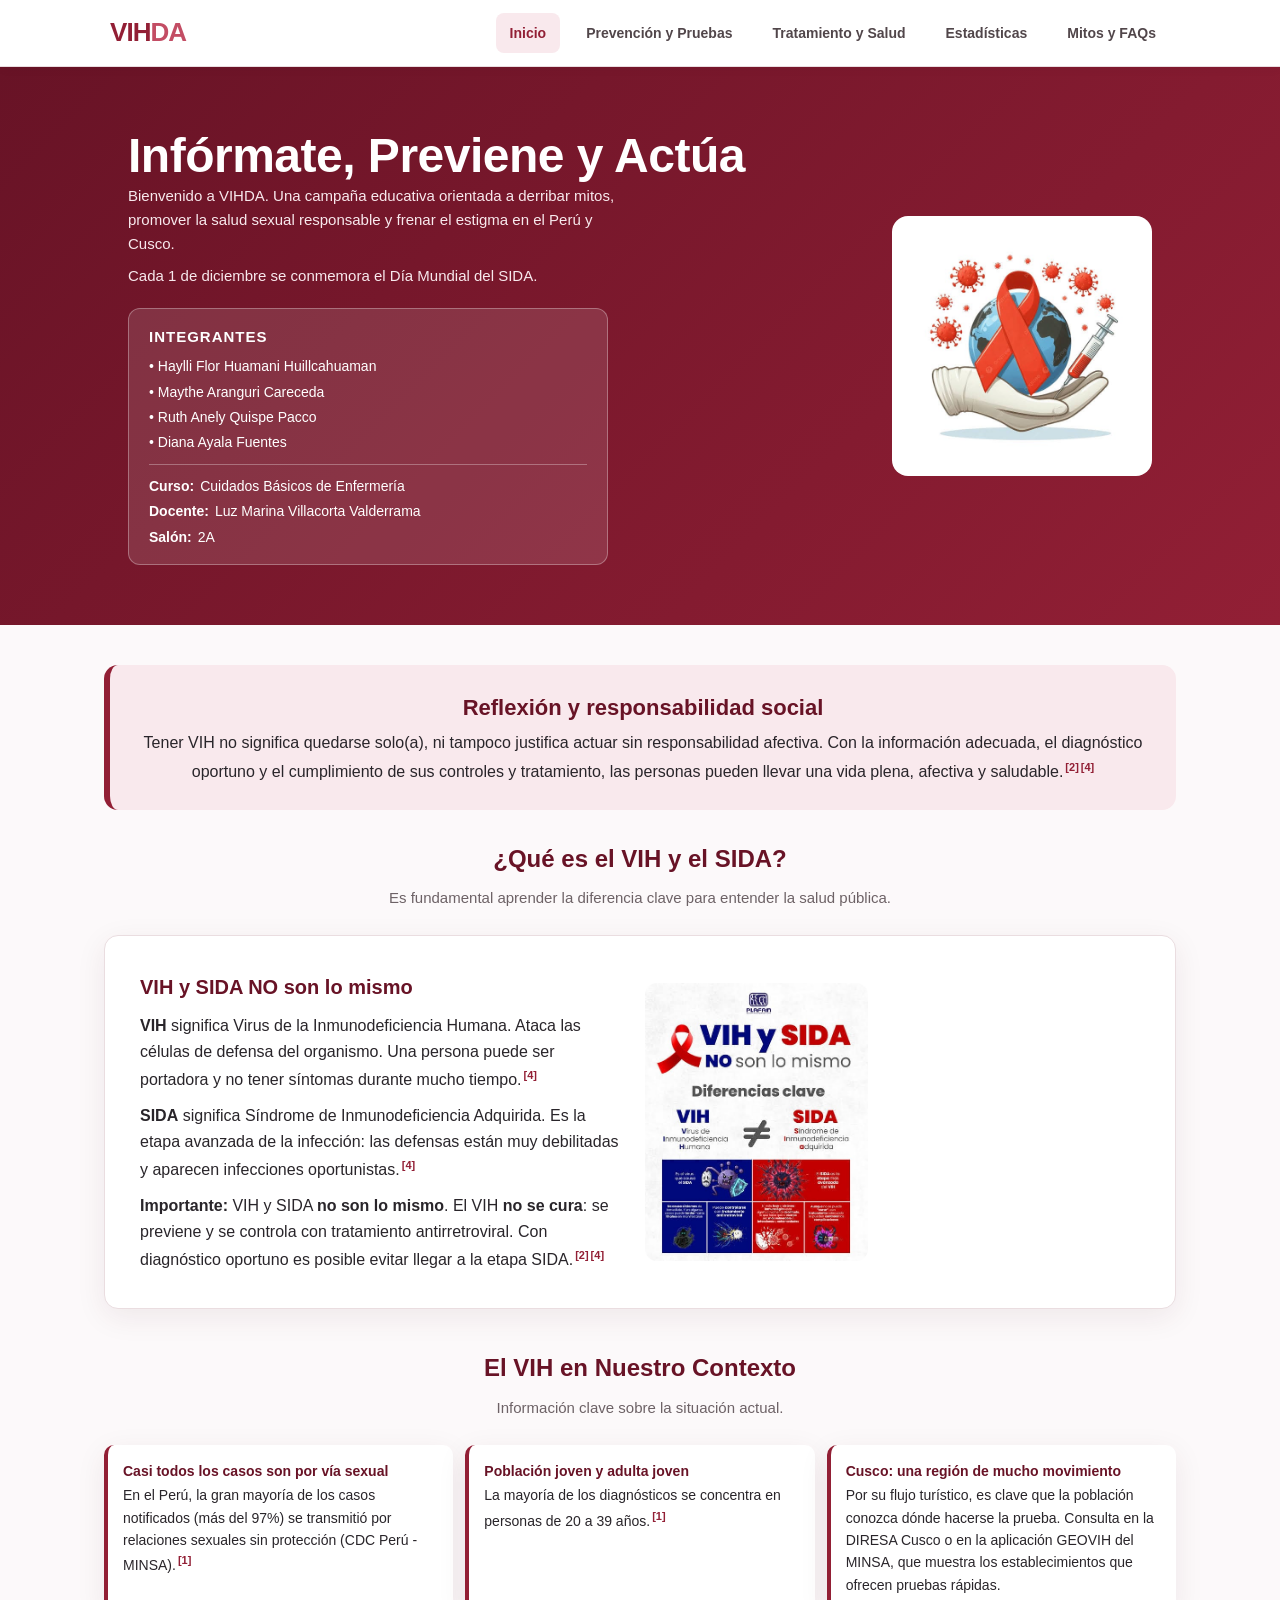
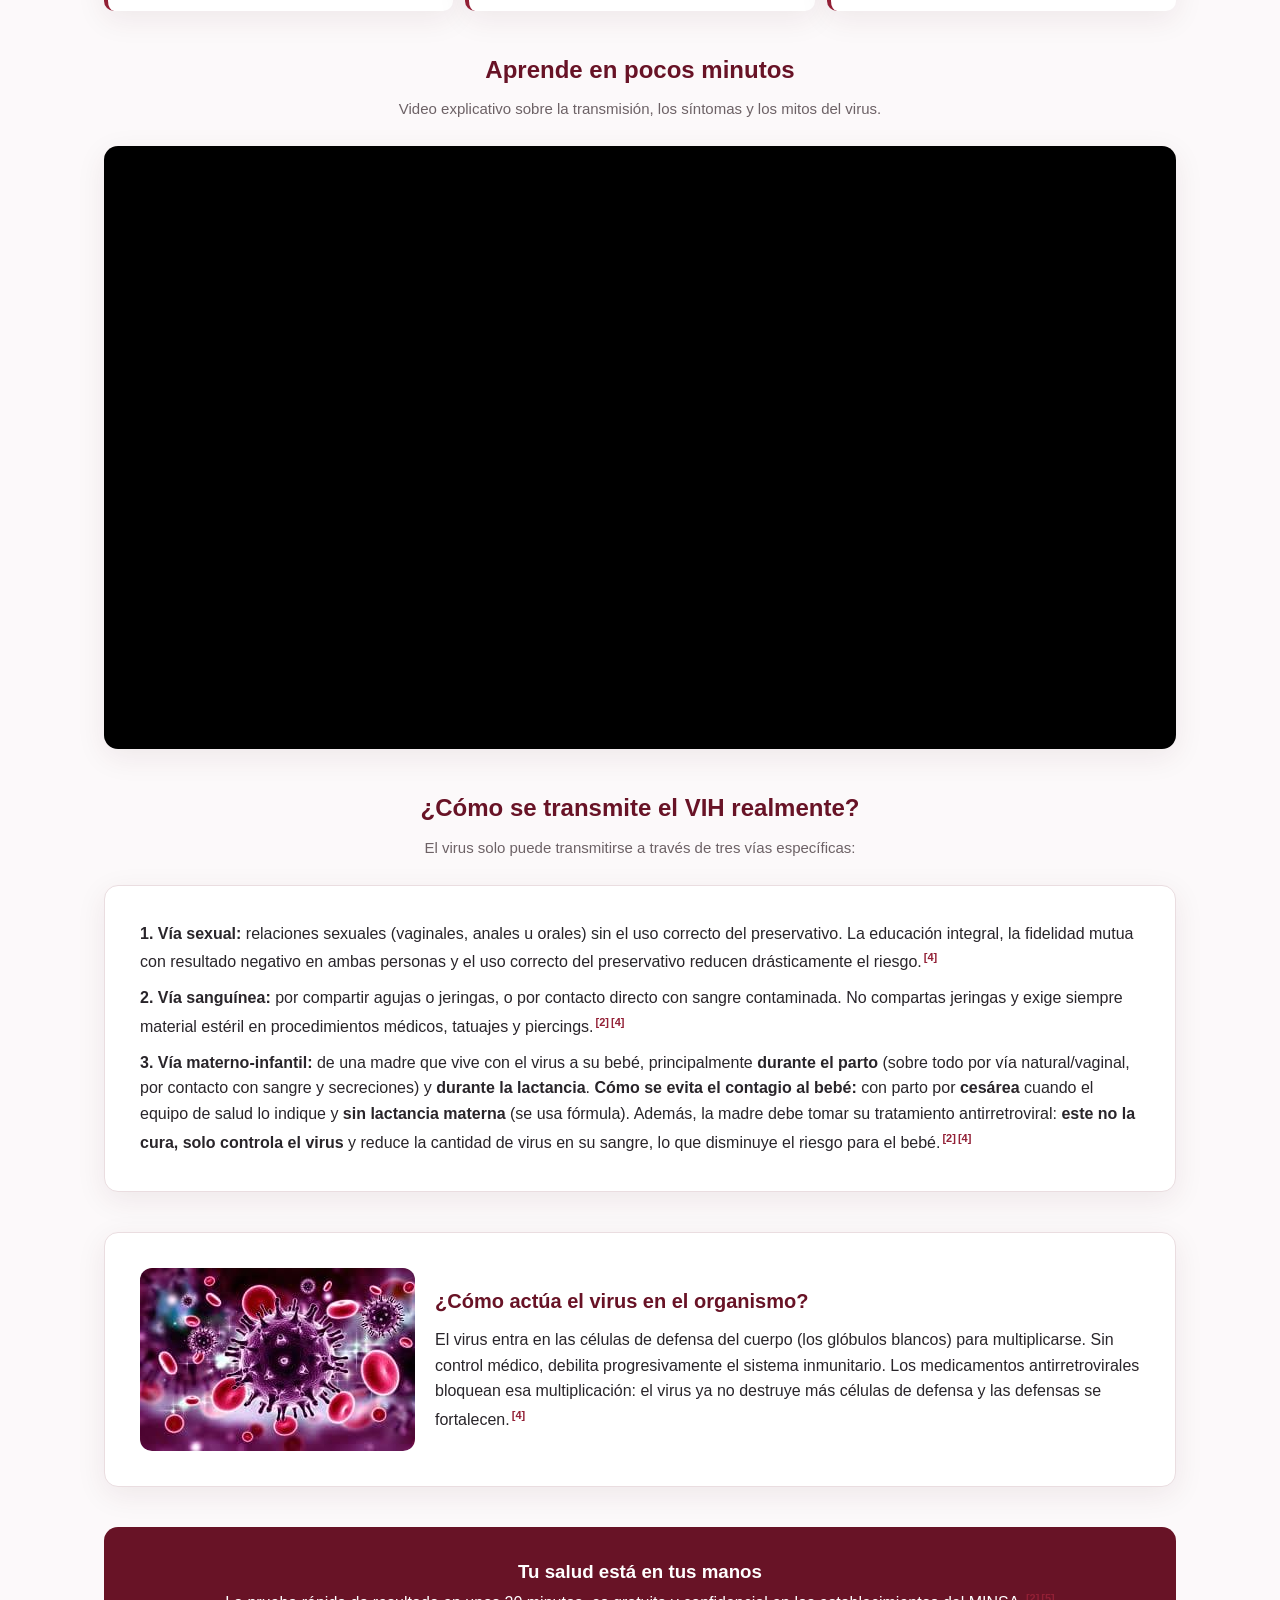
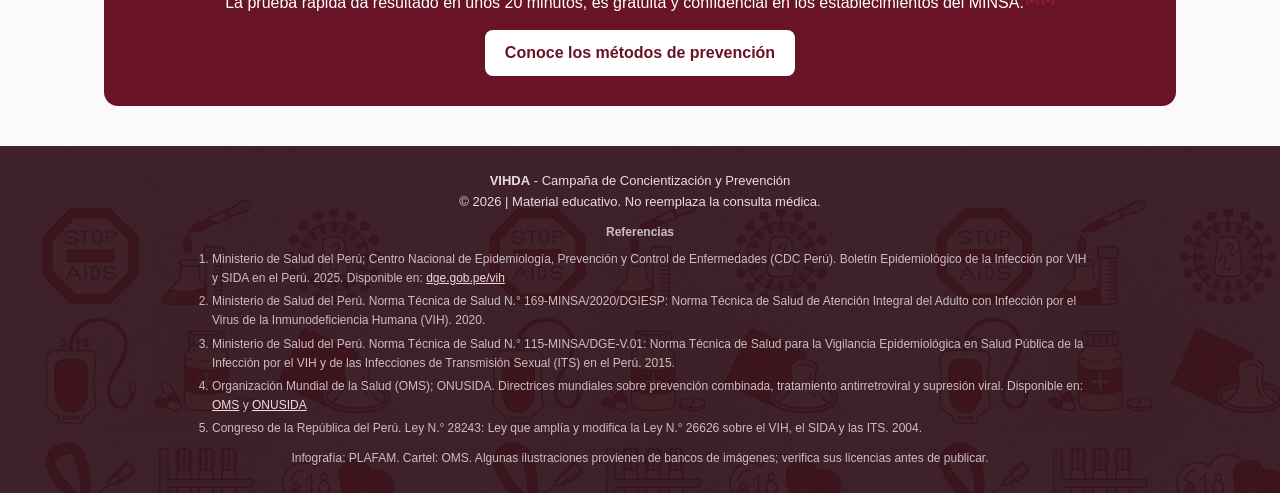
==== commit 7df1e8e8: "Add files via upload" ====
--- a/index.html
+++ b/index.html
@@ -108,7 +108,7 @@
                 <div>
                     <p style="margin-bottom: 10px;"><strong>1. Vía sexual:</strong> relaciones sexuales (vaginales, anales u orales) sin el uso correcto del preservativo. La educación integral, la fidelidad mutua con resultado negativo en ambas personas y el uso correcto del preservativo reducen drásticamente el riesgo.<sup class="cita"><a href="#referencias" title="Referencia 4">[4]</a></sup></p>
                     <p style="margin-bottom: 10px;"><strong>2. Vía sanguínea:</strong> por compartir agujas o jeringas, o por contacto directo con sangre contaminada. No compartas jeringas y exige siempre material estéril en procedimientos médicos, tatuajes y piercings.<sup class="cita"><a href="#referencias" title="Referencia 2">[2]</a><a href="#referencias" title="Referencia 4">[4]</a></sup></p>
-                    <p><strong>3. Vía materno-infantil:</strong> de una madre que vive con el virus a su bebé, principalmente <strong>durante el parto</strong> (sobre todo por vía natural/vaginal, por contacto con sangre y secreciones) y <strong>durante la lactancia</strong>; con menor frecuencia puede ocurrir también durante el embarazo. <strong>Se puede prevenir:</strong> con tratamiento antirretroviral, parto por <strong>cesárea</strong> cuando el equipo de salud lo indique y sustitución de la lactancia materna por fórmula, el riesgo se reduce de forma muy importante.<sup class="cita"><a href="#referencias" title="Referencia 2">[2]</a><a href="#referencias" title="Referencia 4">[4]</a></sup></p>
+                    <p><strong>3. Vía materno-infantil:</strong> de una madre que vive con el virus a su bebé, principalmente <strong>durante el parto</strong> (sobre todo por vía natural/vaginal, por contacto con sangre y secreciones) y <strong>durante la lactancia</strong>. <strong>Cómo se evita el contagio al bebé:</strong> con parto por <strong>cesárea</strong> cuando el equipo de salud lo indique y <strong>sin lactancia materna</strong> (se usa fórmula). Además, la madre debe tomar su tratamiento antirretroviral: <strong>este no la cura, solo controla el virus</strong> y reduce la cantidad de virus en su sangre, lo que disminuye el riesgo para el bebé.<sup class="cita"><a href="#referencias" title="Referencia 2">[2]</a><a href="#referencias" title="Referencia 4">[4]</a></sup></p>
                 </div>
             </div>
 
